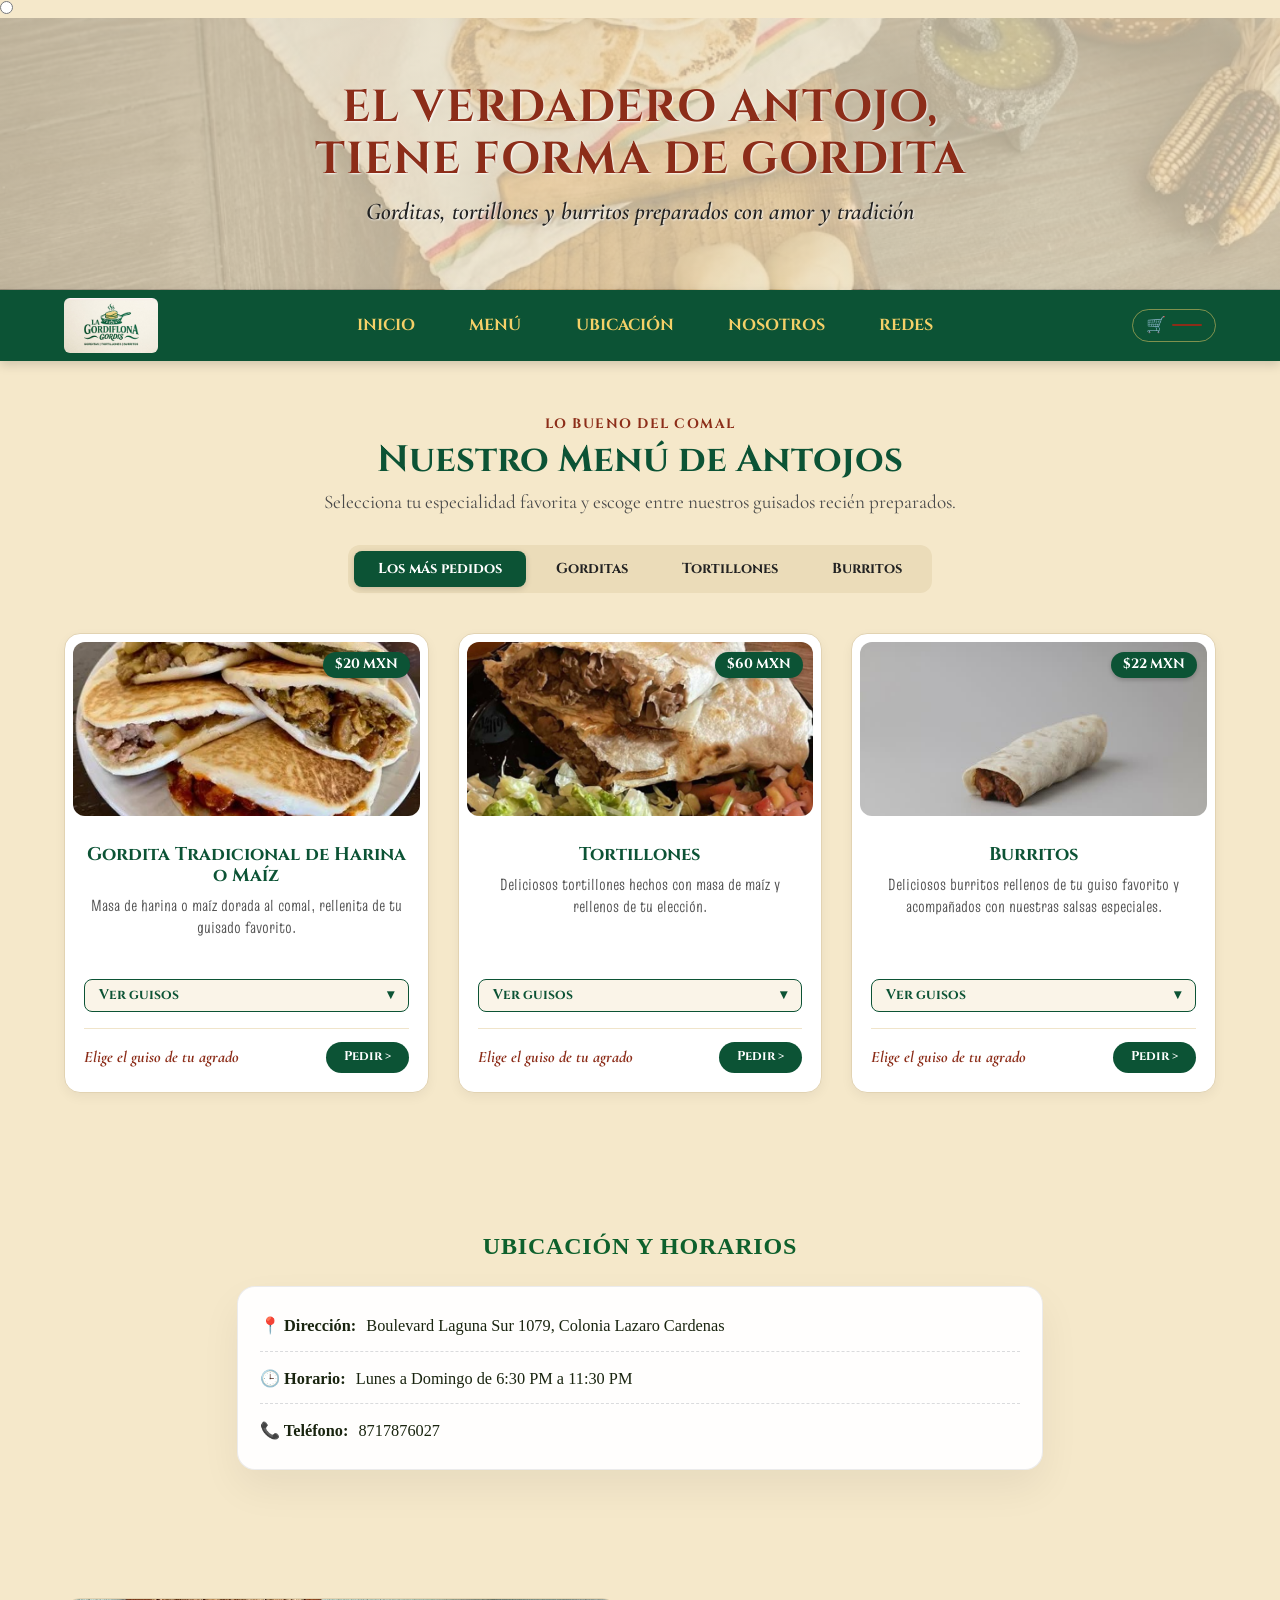
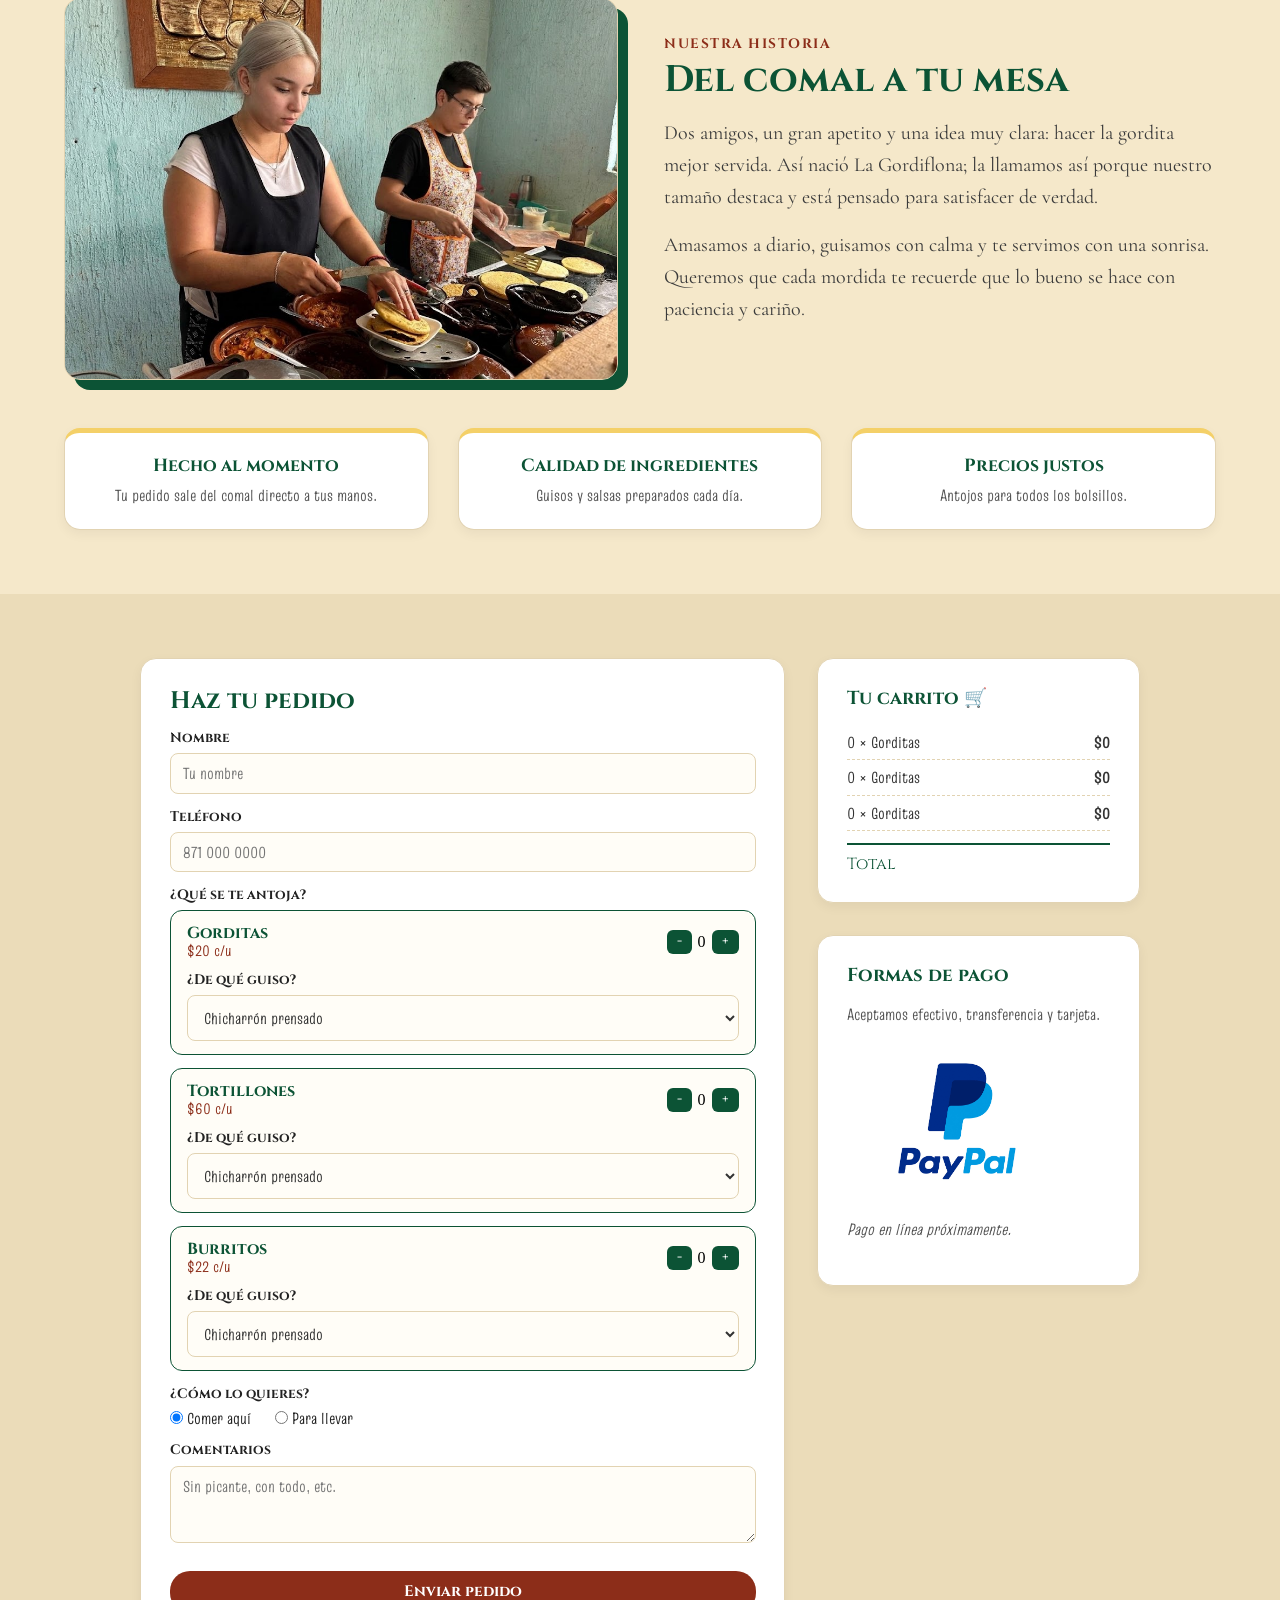
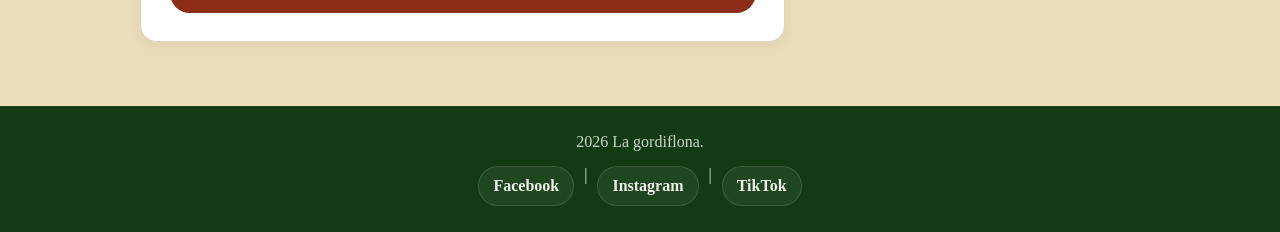
==== index.html @ cb8a7c55 "nombre cambiado a index.html  para poder subirlo a un servidor" ====
<!DOCTYPE html>
<html lang="en">
<head>
    <meta charset="UTF-8">
    <meta name="viewport" content="width=device-width, initial-scale=1.0">
    <title>Huevaleria y yerimua </title>
    <link rel="stylesheet" href="normalice.css"> <!--link para normalizar la pagina, para que se vea igual en todos los navegadores -->
    <meta name="viewport" content="width=device-width, initial-scale=1.0">

    <!--estos son tipos de letras que use para el h1 y h2-->
    <!-- OKOKOKOKOKOKOk -->
    <link rel="preconnect" href="https://fonts.googleapis.com"> 
    <link rel="preconnect" href="https://fonts.gstatic.com" crossorigin>
    <link href="https://fonts.googleapis.com/css2?family=Cinzel:wght@400..900&family=Cormorant+Garamond:ital,wght@0,300..700;1,300..700&display=swap" rel="stylesheet">
    <link rel="preconnect" href="https://fonts.googleapis.com">
    <link rel="preconnect" href="https://fonts.gstatic.com" crossorigin>
    <link href="https://fonts.googleapis.com/css2?family=Cinzel:wght@400..900&family=Cormorant+Garamond:ital,wght@0,300..700;1,300..700&family=Truculenta:opsz,wght@12..72,100..900&display=swap" rel="stylesheet">

<link rel="stylesheet" href="estilo.css"> 

</head>


<body>
    <!-- Gorditas -->
    <input type="radio" class="estado" name="cant_gordita" id="g-0"...>

    <!--dc-->
    <header class="header-hero" id="inicio">
    <div class="contenido-hero contenedor">
        <h1>EL VERDADERO ANTOJO,<br> TIENE FORMA DE GORDITA</h1>
        <h2>Gorditas, tortillones y burritos preparados con amor y tradición</h2>
    </div>
  </header>

 
    <div class="navegador">
        <div class="contenedor contenido-navegador">
            <a href="proyecto.html" class="logo-link">
                <img src="imagenes/Gordilonalogo.png" alt="Logo" class="logo-img">
            </a>

            <nav class="navegacion-principal">
                <a href="#inicio">INICIO</a>
                <a href="#menu">MENÚ</a>
                <a href="#ubicacion">UBICACIÓN</a>
                <a href="#nosotros">NOSOTROS</a>
                <a href="#contacto">REDES</a>
            </nav>

            <!-- Carrito en la barra de navegación -->
            <a href="#pedido" class="carrito-nav" aria-label="Ver mi carrito">
                🛒 <span class="carrito-nav__num"></span>
            </a>
        </div> 
    </div> 
    
    <!-- ====menu===========================================================================================================================-->
    <div class="menu contenedor" id="menu">

  <!-- Encabezado -->
  <div class="encabezado-menu">
    <span class="subtitulo-comal">LO BUENO DEL COMAL</span>
    <h2>Nuestro Menú de Antojos</h2>
    <p>Selecciona tu especialidad favorita y escoge entre nuestros guisados recién preparados.</p>
  </div>

  <!-- Pestañas -->
  <div class="categorias-tabs">
    <button class="tab-btn activo">Los más pedidos</button>
    <button class="tab-btn">Gorditas</button>
    <button class="tab-btn">Tortillones</button>
    <button class="tab-btn">Burritos</button>
  </div>





  <!-- Grid de tarjetas -->
  <div class="grid-tarjetas">

    <!-- Tarjeta 1: Gorditas -->
    <article class="tarjeta-platillo">
      <div class="imagen-contenedor">
        <img src="imagenes/gordita-menu.jpeg" alt="Gorditas de harina o maíz">
        <span class="precio-tag">$20 MXN</span>
      </div>
      <div class="contenido-tarjeta">
        <h3>Gordita Tradicional de Harina o Maíz</h3>
        <p>Masa de harina o maíz dorada al comal, rellenita de tu guisado favorito.</p>

        <details class="guisos-desplegable">
          <summary class="btn-guisos">Ver guisos <span class="flecha">▾</span></summary>
          <ul class="lista-guisos">
            <li>Chicharrón prensado</li>
            <li>Chicharrón peya</li>
            <li>Frijoles refritos</li>
            <li>Asado rojo</li>
            <li>Picadillo</li>
            <li>Papas rojas</li>
            <li>Papas verdes</li>
            <li>Discada  </li>
            <li>Mole </li>
            <li>Huevo con salsa verde </li>
            <li>Huevo con salsa roja </li>
            <li>Deshebrada </li>
            <li>Bistec </li>    
          </ul>
        </details>

        <div class="pie-tarjeta">
          <span class="detalle-guisado">Elige el guiso de tu agrado</span>
          <!-- el botón ahora es un enlace que te lleva al formulario de pedido -->
          <a href="#pedido" class="btn-pedir">Pedir &gt;</a>
        </div>
      </div>
    </article>

    <!-- Tarjeta 2: Tortillones -->
    <article class="tarjeta-platillo">
      <div class="imagen-contenedor">
        <img src="imagenes/tortillon-menu.jpeg" alt="Tortillones">
        <span class="precio-tag">$60 MXN</span>
      </div>
      <div class="contenido-tarjeta">
        <h3>Tortillones</h3>
        <p>Deliciosos tortillones hechos con masa de maíz y rellenos de tu elección.</p>

        <details class="guisos-desplegable">
          <summary class="btn-guisos">Ver guisos <span class="flecha">▾</span></summary>
          <ul class="lista-guisos">
            <li>Chicharrón prensado</li>
            <li>Chicharrón peya</li>
            <li>Frijoles refritos</li>
            <li>Asado rojo</li>
            <li>Picadillo</li>
            <li>Papas rojas</li>
            <li>Discada</li>
            <li>Papas verdes</li>
            <li>Mole </li>
            <li>Huevo con salsa verde </li>
            <li>Huevo con salsa roja </li>
            <li>Deshebrada </li>
            <li>Bistec </li>    
          </ul>
        </details>

        <div class="pie-tarjeta">
          <span class="detalle-guisado">Elige el guiso de tu agrado</span>
          <a href="#pedido" class="btn-pedir">Pedir &gt;</a>
        </div>
      </div>
    </article>

    <!-- Tarjeta 3: Burritos -->
    <article class="tarjeta-platillo">
      <div class="imagen-contenedor">
        <img src="imagenes/burrito-menu.jpeg" alt="Burritos">
        <span class="precio-tag">$22 MXN</span>
      </div>
      <div class="contenido-tarjeta">
        <h3>Burritos</h3>
        <p>Deliciosos burritos rellenos de tu guiso favorito y acompañados con nuestras salsas especiales.</p>

        <details class="guisos-desplegable">
          <summary class="btn-guisos">Ver guisos <span class="flecha">▾</span></summary>
          <ul class="lista-guisos">
            <li>Chicharrón prensado</li>
            <li>Chicharrón peya</li>
            <li>Frijoles refritos</li>
            <li>Asado rojo</li>
            <li>Picadillo</li>
            <li>Papas rojas</li>
            <li>Discada</li>
            <li>Papas verdes</li>
            <li>Discada  </li>
            <li>Mole </li>
            <li>Huevo con salsa verde </li>
            <li>Huevo con salsa roja </li>
            <li>Deshebrada </li>
            <li>Bistec </li>                  
          </ul>
        </details>

        <div class="pie-tarjeta">
          <span class="detalle-guisado">Elige el guiso de tu agrado</span>
          <a href="#pedido" class="btn-pedir">Pedir &gt;</a>
        </div>
      </div>
    </article>
  </div>
</div>



    <!-- SECCIÓN UBICACIÓN C -->
     
    <section id="ubicacion" class="seccion-ubicacion">
        <h2>UBICACIÓN Y HORARIOS</h2>
        <div class="grid-ubicacion">
            <div class="datos-contacto">
                <p><strong>📍 Dirección:</strong> Boulevard Laguna Sur 1079, Colonia Lazaro Cardenas</p>
                <p><strong>🕒 Horario:</strong> Lunes a Domingo de 6:30 PM a 11:30 PM</p>
                <p><strong>📞 Teléfono:</strong> 8717876027</p>
            </div>
        </div>
    </section>


    <!-- =====================================================
         SECCIÓN NOSOTROS
         ===================================================== -->
    <section id="nosotros" class="seccion-nosotros">
        <div class="nosotros-grid contenedor">

            <div class="nosotros-foto">
                
                <img src="imagenes/nosotros.png" alt="Preparando gorditas en el comal">
            </div>

            <div class="nosotros-contenido">
                <span class="subtitulo-comal">NUESTRA HISTORIA</span>
                <h2>Del comal a tu mesa</h2>
                <p>
                   Dos amigos, un gran apetito y una idea muy clara: hacer la gordita mejor servida. Así nació La Gordiflona; la llamamos así porque nuestro tamaño destaca y está pensado para satisfacer de verdad.
                </p>
                <p>
                   Amasamos a diario, guisamos con calma y te servimos con una sonrisa. Queremos que cada mordida te recuerde que lo bueno se hace con paciencia y cariño.
                </p>

               
            </div>

        </div>

        <!-- Tarjetas con lo que nos distingue -->
        <div class="valores contenedor">
            <article class="valor">
                <h3>Hecho al momento</h3>
                <p>Tu pedido sale del comal directo a tus manos.</p>
            </article>
            <article class="valor">
                <h3>Calidad de ingredientes</h3>
                <p>Guisos y salsas preparados cada día.</p>
            </article>
            <article class="valor">
                <h3>Precios justos</h3>
                <p>Antojos para todos los bolsillos.</p>
            </article>
        </div>
    </section>


    <!-- =====================================================
          PEDIDO Y FORMAS DE PAGO
         ===================================================== -->
    <section id="pedido" class="seccion-pedido">
      
        <div class="pedido-confirmacion contenedor" id="pedido-enviado">
            <p> ¡Gracias! Recibimos tu pedido. Te avisamos cuando esté listo.</p>
        </div>

        <div class="pedido-grid contenedor">

            <form class="pedido-form" id="form-pedido" action="#pedido-enviado" method="get">
                <h2>Haz tu pedido</h2>

                <label for="nombre">Nombre</label>
                <input type="text" id="nombre" name="nombre" placeholder="Tu nombre" required>

                <label for="telefono">Teléfono</label>
                <input type="tel" id="telefono" name="telefono" placeholder="871 000 0000" required>

                <span class="etiqueta-campo">¿Qué se te antoja?</span>
                <div class="productos-pedido">
                    <div class="producto-fila fila-g">
                        <div class="producto-info">
                            <strong>Gorditas</strong>
                            <span class="producto-precio">$20 c/u</span>
                        </div>
                        <div class="contador">
                            <!--Aqui van labels y botones para el carrito-->
                            <button type="button" class="btn-restar" aria-label="Restar una gordita">-</button>
                            <span class="numero num-g">0</span>
                            <button type="button" class="btn-sumar" aria-label="Sumar una gordita">+</button>
                        </div>
                        <div class="guiso-fila guiso-g">
                            <label for="guiso-gordita">¿De qué guiso?</label>
                            <select class="select-guiso" id="guiso-gordita" name="guiso_gordita">
                                <option>Chicharrón prensado</option>
                                <option>Chicharrón peya</option>
                                <option>Frijoles refritos</option>
                                <option>Asado rojo</option>
                                <option>Picadillo</option>
                                <option>Papas rojas verdes</option>
                                <option>Papas verdes</option>
                                <option>Discada </option>
                                <option>Mole</option>
                                <option>Huevo con salsa verde</option>
                                <option>Huevo con salsa roja</option>
                                <option>Deshebrada</option>
                                <option>Bistec</option>
                            </select>
                        </div>
                    </div>
                    <div class="producto-fila fila-t">
                        <div class="producto-info">
                            <strong>Tortillones</strong>
                            <span class="producto-precio">$60 c/u</span>
                        </div>
                        <div class="contador">
                            <!--Aqui van labels y botones para el carrito-->
                            <button type="button" class="btn-restar" aria-label="Restar una gordita">-</button>
                            <span class="numero num-g">0</span>
                            <button type="button" class="btn-sumar" aria-label="Sumar una gordita">+</button>
                           
                        </div>
                        <div class="guiso-fila guiso-t">
                            <label for="guiso-tortillon">¿De qué guiso?</label>
                            <select class="select-guiso" id="guiso-tortillon" name="guiso_tortillon">
                              <option>Chicharrón prensado</option>
                                <option>Chicharrón peya</option>
                                <option>Frijoles refritos</option>
                                <option>Asado rojo</option>
                                <option>Picadillo</option>
                                <option>Papas rojas verdes</option>
                                <option>Papas verdes</option>
                                <option>Discada </option>
                                <option>Mole</option>
                                <option>Huevo con salsa verde</option>
                                <option>Huevo con salsa roja</option>
                                <option>Deshebrada</option>
                                <option>Bistec</option>
                                
                            </select>
                        </div>
                    </div>
                    <div class="producto-fila fila-b">
                        <div class="producto-info">
                            <strong>Burritos</strong>
                            <span class="producto-precio">$22 c/u</span>
                        </div>
                        <div class="contador">
                            <!--Aqui van labels y botones para el carrito-->
                            <button type="button" class="btn-restar" aria-label="Restar una gordita">-</button>
                            <span class="numero num-g">0</span>
                            <button type="button" class="btn-sumar" aria-label="Sumar una gordita">+</button>
                        </div>
                        <div class="guiso-fila guiso-b">
                            <label for="guiso-burrito">¿De qué guiso?</label>
                            <select class="select-guiso" id="guiso-burrito" name="guiso_burrito">
                                 <option>Chicharrón prensado</option>
                                <option>Chicharrón peya</option>
                                <option>Frijoles refritos</option>
                                <option>Asado rojo</option>
                                <option>Picadillo</option>
                                <option>Papas rojas verdes</option>
                                <option>Papas verdes</option>
                                <option>Discada </option>
                                <option>Mole</option>
                                <option>Huevo con salsa verde</option>
                                <option>Huevo con salsa roja</option>
                                <option>Deshebrada</option>
                                <option>Bistec</option>
                            </select>
                        </div>
                    </div>
                </div>


                <fieldset>
                    <legend>¿Cómo lo quieres?</legend>
                    <label class="opcion"><input type="radio" name="tipo" value="aqui" checked> Comer aquí</label>
                    <label class="opcion"><input type="radio" name="tipo" value="llevar"> Para llevar</label>
                </fieldset>

                <label for="comentarios">Comentarios</label>
                <textarea id="comentarios" name="comentarios" rows="3" placeholder="Sin picante, con todo, etc."></textarea>

                <button type="submit" class="btn-enviar">Enviar pedido</button>
            </form>

            <div class="pedido-lateral">
                <!--carrito lateral -->
                <aside class="carrito">
                    <h3>Tu carrito 🛒</h3>
                    <p class="carrito-vacio">Aún no agregas nada. Usa el botón + en tu pedido.</p>
                    <ul class="carrito-lista">
                        <li class="linea">
                            <span>0 × Gorditas</span>
                            <strong>$0</strong>
                        </li>
                        <li class="linea">
                            <span>0 × Gorditas</span>
                            <strong>$0</strong>
                        </li>
                        <li class="linea">
                            <span>0 × Gorditas</span>
                            <strong>$0</strong>
                        </li>
                    </ul>
                    <div class="carrito-total">
                        <span>Total</span>
                        <strong class="total-num"></strong>
                    </div>
                </aside>

                <aside class="pago-info">
                <h3>Formas de pago</h3>
                <p>Aceptamos efectivo, transferencia y tarjeta.</p>
                <img src="imagenes/paypal.png" alt="Métodos de pago: PayPal y tarjetas">
                <p class="pago-nota">Pago en línea próximamente.</p>
                </aside>
            </div>

        </div>
    </section>

    <!-- FOOTER CON REDES SOCIALES -->
    <footer id="contacto">
        <p>2026 La gordiflona.</p>
        <div class="redes-sociales">
          <a href="https://www.facebook.com/share/18YFENtcpm/?mibextid=wwXIfr" target="_blank" rel="noopener noreferrer">Facebook</a> |
          <a href="https://instagram.com/rubiihdezz?mdxt=YXk1cDRqcTRneHd3&amp;utm_source=qr" target="_blank" rel="noopener noreferrer">Instagram</a> |
          <a href="https://www.tiktok.com/@valcthd" target="_blank" rel="noopener noreferrer">TikTok</a>
        </div>
    </footer>
</body>
</html>
---- normalice.css ----
/*! normalize.css v8.0.1 | MIT License | github.com/necolas/normalize.css */

/* Document
   ========================================================================== */

/**
 * 1. Correct the line height in all browsers.
 * 2. Prevent adjustments of font size after orientation changes in iOS.
 */

html {
  line-height: 1.15; /* 1 */
  -webkit-text-size-adjust: 100%; /* 2 */
}

/* Sections
   ========================================================================== */

/**
 * Remove the margin in all browsers.
 */

body {
  margin: 0;
}

/**
 * Render the `main` element consistently in IE.
 */

main {
  display: block;
}

/**
 * Correct the font size and margin on `h1` elements within `section` and
 * `article` contexts in Chrome, Firefox, and Safari.
 */

h1 {
  font-size: 2em;
  margin: 0.67em 0;
}

/* Grouping content
   ========================================================================== */

/**
 * 1. Add the correct box sizing in Firefox.
 * 2. Show the overflow in Edge and IE.
 */

hr {
  box-sizing: content-box; /* 1 */
  height: 0; /* 1 */
  overflow: visible; /* 2 */
}

/**
 * 1. Correct the inheritance and scaling of font size in all browsers.
 * 2. Correct the odd `em` font sizing in all browsers.
 */

pre {
  font-family: monospace, monospace; /* 1 */
  font-size: 1em; /* 2 */
}

/* Text-level semantics
   ========================================================================== */

/**
 * Remove the gray background on active links in IE 10.
 */

a {
  background-color: transparent;
}

/**
 * 1. Remove the bottom border in Chrome 57-
 * 2. Add the correct text decoration in Chrome, Edge, IE, Opera, and Safari.
 */

abbr[title] {
  border-bottom: none; /* 1 */
  text-decoration: underline; /* 2 */
  text-decoration: underline dotted; /* 2 */
}

/**
 * Add the correct font weight in Chrome, Edge, and Safari.
 */

b,
strong {
  font-weight: bolder;
}

/**
 * 1. Correct the inheritance and scaling of font size in all browsers.
 * 2. Correct the odd `em` font sizing in all browsers.
 */

code,
kbd,
samp {
  font-family: monospace, monospace; /* 1 */
  font-size: 1em; /* 2 */
}

/**
 * Add the correct font size in all browsers.
 */

small {
  font-size: 80%;
}

/**
 * Prevent `sub` and `sup` elements from affecting the line height in
 * all browsers.
 */

sub,
sup {
  font-size: 75%;
  line-height: 0;
  position: relative;
  vertical-align: baseline;
}

sub {
  bottom: -0.25em;
}

sup {
  top: -0.5em;
}

/* Embedded content
   ========================================================================== */

/**
 * Remove the border on images inside links in IE 10.
 */

img {
  border-style: none;
}

/* Forms
   ========================================================================== */

/**
 * 1. Change the font styles in all browsers.
 * 2. Remove the margin in Firefox and Safari.
 */

button,
input,
optgroup,
select,
textarea {
  font-family: inherit; /* 1 */
  font-size: 100%; /* 1 */
  line-height: 1.15; /* 1 */
  margin: 0; /* 2 */
}

/**
 * Show the overflow in IE.
 * 1. Show the overflow in Edge.
 */

button,
input { /* 1 */
  overflow: visible;
}

/**
 * Remove the inheritance of text transform in Edge, Firefox, and IE.
 * 1. Remove the inheritance of text transform in Firefox.
 */

button,
select { /* 1 */
  text-transform: none;
}

/**
 * Correct the inability to style clickable types in iOS and Safari.
 */

button,
[type="button"],
[type="reset"],
[type="submit"] {
  --webkit-appearance: button;
}

/**
 * Remove the inner border and padding in Firefox.
 */

button::-moz-focus-inner,
[type="button"]::-moz-focus-inner,
[type="reset"]::-moz-focus-inner,
[type="submit"]::-moz-focus-inner {
  border-style: none;
  padding: 0;
}

/**
 * Restore the focus styles unset by the previous rule.
 */

button:-moz-focusring,
[type="button"]:-moz-focusring,
[type="reset"]:-moz-focusring,
[type="submit"]:-moz-focusring {
  outline: 1px dotted ButtonText;
}

/**
 * Correct the padding in Firefox.
 */

fieldset {
  padding: 0.35em 0.75em 0.625em;
}

/**
 * 1. Correct the text wrapping in Edge and IE.
 * 2. Correct the color inheritance from `fieldset` elements in IE.
 * 3. Remove the padding so developers are not caught out when they zero out
 *    `fieldset` elements in all browsers.
 */

legend {
  box-sizing: border-box; /* 1 */
  color: inherit; /* 2 */
  display: table; /* 1 */
  max-width: 100%; /* 1 */
  padding: 0; /* 3 */
  white-space: normal; /* 1 */
}

/**
 * Add the correct vertical alignment in Chrome, Firefox, and Opera.
 */

progress {
  vertical-align: baseline;
}

/**
 * Remove the default vertical scrollbar in IE 10+.
 */

textarea {
  overflow: auto;
}

/**
 * 1. Add the correct box sizing in IE 10.
 * 2. Remove the padding in IE 10.
 */

[type="checkbox"],
[type="radio"] {
  box-sizing: border-box; /* 1 */
  padding: 0; /* 2 */
}

/**
 * Correct the cursor style of increment and decrement buttons in Chrome.
 */

[type="number"]::-webkit-inner-spin-button,
[type="number"]::-webkit-outer-spin-button {
  height: auto;
}

/**
 * 1. Correct the odd appearance in Chrome and Safari.
 * 2. Correct the outline style in Safari.
 */

[type="search"] {
  --webkit-appearance: textfield; /* 1 */
  outline-offset: -2px; /* 2 */
}

/**
 * Remove the inner padding in Chrome and Safari on macOS.
 */

[type="search"]::-webkit-search-decoration {
  --webkit-appearance: none;
}

/**
 * 1. Correct the inability to style clickable types in iOS and Safari.
 * 2. Change font properties to `inherit` in Safari.
 */

::-webkit-file-upload-button {
  -webkit-appearance: button; /* 1 */
  font: inherit; /* 2 */
}

/* Interactive
   ========================================================================== */

/*
 * Add the correct display in Edge, IE 10+, and Firefox.
 */

details {
  display: block;
}

/*
 * Add the correct display in all browsers.
 */

summary {
  display: list-item;
}

/* Misc
   ========================================================================== */

/**
 * Add the correct display in IE 10+.
 */

template {
  display: none;
}

/**
 * Add the correct display in IE 10.
 */

[hidden] {
  display: none;
}
---- estilo.css ----
body {
  margin: 0;
  padding: 0;
  background-color: #f5e8ca;
}

.contenedor {
  max-width: 1200px;
  width: 90%;
  margin: 0 auto;
}

/* =========================================================
   HEADER / HERO
   ========================================================= */
.header-hero {
  background-image: linear-gradient(rgba(245, 232, 202, 0.72), rgba(245, 232, 202, 0.72)), url("imagenes/gorditassss.jpg");
  background-repeat: no-repeat;
  background-size: cover;
  background-position: center;
  padding: 4rem 1rem;
  text-align: center;
  width: 100%;
  box-sizing: border-box;
  min-height: 250px;
  display: flex;
  align-items: center;
  justify-content: center;
}

.contenido-hero h1 {
  font-family: "Cinzel", serif;
  color: #8C2D19;
  font-size: 2.8rem;
  margin: 0 0 0.8rem 0;
  letter-spacing: 1px;
  text-shadow: 1px 1px 2px rgba(255, 255, 255, 0.9);
}

.contenido-hero h2 {
  font-family: "Cormorant Garamond", serif;
  color: #222222;
  font-size: 1.5rem;
  font-weight: 600;
  font-style: italic;
  margin: 0;
  text-shadow: 1px 1px 2px rgba(255, 255, 255, 0.9);
}

/* =========================================================
    BARRA DE NAVEGACIÓN
   ========================================================= */
.navegador {
  background-color: #0C5335;
  box-shadow: 0px 4px 10px rgba(0, 0, 0, 0.15);
}

.contenido-navegador {
  display: flex;
  align-items: center;
  justify-content: space-between;
  padding: 0.5rem 0;
}

.logo-link {
  display: inline-block;
  line-height: 0;
}

.logo-img {
  height: 55px !important;
  max-width: 120px !important;
  object-fit: contain;
  border-radius: 6px;
  transition: transform 0.3s ease;
}

.logo-img:hover {
  transform: scale(1.05);
}

/* Menú de navegación */
.navegacion-principal {
  display: flex;
  align-items: center;
  gap: 1.8rem;
  margin: 0 auto;
}

.navegacion-principal a {
  color: #F4D068;
  text-decoration: none;
  font-family: "Cinzel", serif;
  font-size: 1rem;
  font-weight: 700;
  padding: 0.4rem 0.8rem;
  border-radius: 4px;
  transition: all 0.3s ease;
}

.navegacion-principal a:hover {
  background-color: #8C2D19;
  color: #FFFFFF;
  transform: translateY(-5px);
  box-shadow: 0 8px 20px rgba(0, 0, 0, 0.1);
}

/* =========================================================
    SECCIÓN DEL MENÚ
   ========================================================= */
.menu {
  padding: 3.5rem 0;
  text-align: center;
}

/* 4.1 Encabezado del menú */
.encabezado-menu .subtitulo-comal {
  color: #8C2D19;
  font-family: "Cinzel", serif;
  font-size: 0.85rem;
  font-weight: 700;
  letter-spacing: 1.5px;
  text-transform: uppercase;
  display: block;
  margin-bottom: 0.4rem;
}

.encabezado-menu h2 {
  font-family: "Cinzel", serif;
  font-size: 2.3rem;
  color: #0C5335;
  margin: 0 0 0.6rem 0;
}

.encabezado-menu p {
  font-family: "Cormorant Garamond", serif;
  font-size: 1.2rem;
  color: #4a4a4a;
  margin: 0 0 2rem 0;
}

/* 4.2 Pestañas de categorías */
.categorias-tabs {
  display: inline-flex;
  background-color: #ebdcb9;
  padding: 6px;
  border-radius: 12px;
  gap: 6px;
  margin-bottom: 2.5rem;
}

.tab-btn {
  background: transparent;
  border: none;
  padding: 10px 24px;
  font-family: "Cinzel", serif;
  font-size: 0.9rem;
  font-weight: 700;
  color: #222222;
  border-radius: 8px;
  cursor: pointer;
  transition: all 0.3s ease;
}

.tab-btn.activo,
.tab-btn:hover {
  background-color: #0C5335;
  color: #FFFFFF;
  box-shadow: 0 2px 6px rgba(0, 0, 0, 0.15);
}

/* Grid de tarjetas */
.grid-tarjetas {
  display: grid;
  grid-template-columns: repeat(auto-fit, minmax(280px, 1fr));
  gap: 1.8rem;
  text-align: left;
}

/* Tarjeta individual */
.tarjeta-platillo {
  background-color: #ffffff;
  border: 1px solid #e2d3b2;
  border-radius: 16px;
  overflow: hidden;
  display: flex;
  flex-direction: column;
  box-shadow: 0 4px 12px rgba(0, 0, 0, 0.05);
  transition: transform 0.25s ease, box-shadow 0.25s ease;
  text-align: center;
}

/* Efecto hover en la tarjeta */
.tarjeta-platillo:hover {
  transform: translateY(-5px);
  box-shadow: 0 8px 20px rgba(0, 0, 0, 0.1);
}

/*  Imagen y etiqueta de precio */
.imagen-contenedor {
  position: relative;
  width: 100%;
  height: 190px;
  padding: 8px;
  box-sizing: border-box;
}

.imagen-contenedor img {
  display: block;
  width: 100%;
  height: 100%;
  object-fit: cover;
  border-radius: 12px;
}

.precio-tag {
  position: absolute;
  top: 18px;
  right: 18px;
  background-color: #0C5335;
  color: #FFFFFF;
  font-family: "Cinzel", serif;
  font-size: 0.85rem;
  font-weight: bold;
  padding: 5px 12px;
  border-radius: 20px;
  box-shadow: 0 2px 4px rgba(0,0,0,0.2);
}

/*  Contenido de la tarjeta */
.contenido-tarjeta {
  padding: 1.2rem;
  display: flex;
  flex-direction: column;
  flex-grow: 1;
}

.contenido-tarjeta h3 {
  font-family: "Cinzel", serif;
  font-size: 1.15rem;
  color: #0C5335;
  margin: 0 0 0.5rem 0;
}

.contenido-tarjeta p {
  font-family: "Truculenta", sans-serif;
  color: #555555;
  font-size: 1rem;
  line-height: 1.4;
  margin: 0 0 1.5rem 0;
  flex-grow: 1;
}

/* Pie de la tarjeta (detalle + botón Pedir) */
.pie-tarjeta {
  display: flex;
  justify-content: space-between;
  align-items: center;
  border-top: 1px solid #f0e4ca;
  padding-top: 0.8rem;
  margin-top: auto;
}

.detalle-guisado {
  color: #8C2D19;
  font-family: "Cormorant Garamond", serif;
  font-size: 1rem;
  font-weight: 700;
  font-style: italic;
}

.btn-pedir {
  background-color: #0C5335;
  color: #FFFFFF;
  border: none;
  padding: 8px 18px;
  border-radius: 20px;
  font-family: "Cinzel", serif;
  font-size: 0.8rem;
  font-weight: bold;
  cursor: pointer;
  transition: background-color 0.3s ease;
  /* CAMBIO: ahora es un enlace <a>, esto evita el subrayado */
  text-decoration: none;
  display: inline-block;
}

.btn-pedir:hover {
  background-color: #8C2D19;
}

/* =========================================================
   DESPLEGABLE DE GUISOS 
   ========================================================= */
.guisos-desplegable {
  margin-top: 1rem;
  margin-bottom: 1rem;
}

/* Botón que abre el desplegable */
.guisos-desplegable summary {
  list-style: none;
  display: flex;
  justify-content: space-between;
  align-items: center;
  font-family: "Cinzel", serif;
  font-size: 0.85rem;
  font-weight: 700;
  color: #0C5335;
  background: #FAF4E8;
  border: 1px solid #0C5335;
  border-radius: 8px;
  padding: 8px 14px;
  cursor: pointer;
  transition: background-color 0.3s ease, color 0.3s ease;
}

.guisos-desplegable summary::-webkit-details-marker {
  display: none;
}

.guisos-desplegable summary:hover {
  background: #0C5335;
  color: #FFFFFF;
}

/* Lista de guisos en cuadrícula */
.lista-guisos {
  list-style: none;
  display: grid;
  grid-template-columns: 1fr 1fr;
  gap: 6px;
  margin: 10px 0 0 0;
  padding: 0;
  font-family: "Truculenta", sans-serif;
  color: #333;
}

.lista-guisos li {
  font-family: "Truculenta", sans-serif;
  font-size: 0.85rem;
  color: #333;
  background: #FFFDF7;
  border: 1px dashed #e2d3b2;
  border-radius: 8px;
  padding: 6px 8px;
  text-align: center;
  transition: all 0.2s ease;
  cursor: default;
}

.lista-guisos li:hover {
  border-style: solid;
  border-color: #8C2D19;
  color: #8C2D19;
}

/*        
   ========== UBICACIÓN Y HORARIOS ========== */

.seccion-ubicacion{
  
  padding: 64px 16px;
}

.seccion-ubicacion h2{
  text-align:center;
  margin-bottom: 26px;
  font-weight: 900;
  letter-spacing: .8px;
  color: #0e602c;
}


.grid-ubicacion{
  max-width: 760px;          
  margin: 0 auto;
  display: grid;
  grid-template-columns: 1fr;
  justify-items: center;    /* centra la tarjeta */
  align-items: center;
  gap: 18px;
}

/* Tarjeta */
.datos-contacto{
  width: 100%;
  background: rgba(255,255,255,.95);
  border: 1px solid rgba(12,21,45,.08);
  border-radius: 18px;
  padding: 26px 22px;
  box-shadow: 0 18px 40px rgba(0,0,0,.06);
  backdrop-filter: blur(6px);
  -webkit-backdrop-filter: blur(6px);
}


.datos-contacto p{
  margin: 0 0 14px;
  color: #19240f;
  font-size: 1.02rem;
  line-height: 1.55;

  /* para que los íconos queden alineados bonito */
  display: flex;
  align-items: flex-start;
  gap: 10px;
}


.datos-contacto p:last-child{
  margin-bottom: 0;
}

.datos-contacto strong{
  color: #023408;
  font-weight: 950;
}


.datos-contacto p strong::before{
 
  content: "";
}


.datos-contacto p{
  padding-bottom: 12px;
  border-bottom: 1px dashed rgba(12,21,45,.15);
}

.datos-contacto p:last-child{
  padding-bottom: 0;
  border-bottom: 0;
}

/* Responsive */
@media (max-width: 480px){
  .seccion-ubicacion{
    padding: 48px 14px;
    margin-bottom: 60px
  }

  .seccion-ubicacion h2{
    margin-bottom: 18px;
    font-size: 1.45rem;
    
  }

  .grid-ubicacion{
    max-width: 100%;
  }

  .datos-contacto{
    padding: 18px 16px;
    border-radius: 16px;
  }

  .datos-contacto p{
    font-size: .98rem;
    gap: 9px;
  }
}

.datos-contacto p:last-child{
  margin-bottom: 0;
}

.datos-contacto strong{
  color: var(--dark);
  font-weight: 800;
}

/* ========== FOOTER ========== */
footer#contacto{
  background: #123b11;
  color: rgba(255,255,255,.92);
  padding: 26px 18px;
  text-align: center;
  border-top: 1px solid rgba(255,255,255,.08);
}

footer#contacto p{
  margin: 0 0 14px;
  color: rgba(255,255,255,.78);
}

.redes-sociales{
  display:flex;
  justify-content:center;
  gap: 10px;
  flex-wrap: wrap;
}

.redes-sociales a{
  color: rgba(255,255,255,.92);
  text-decoration: none;
  font-weight: 700;
  padding: 10px 14px;
  border-radius: 999px;
  border: 1px solid rgba(255,255,255,.12);
  background: rgba(255,255,255,.06);
  transition: transform .18s ease, background .18s ease, border-color .18s ease;
}

.redes-sociales a:hover{
  transform: translateY(-2px);
  background: rgba(255,183,3,.18);
  border-color: rgba(255,183,3,.35);
}

/* ========== RESPONSIVE ========== */
@media (max-width: 900px){
  .grid-ubicacion{
    grid-template-columns: 1fr;
  }
  .mapa-frame iframe{
    min-height: 220px;
  }
}

/* Suave mejora en móviles */
@media (max-width: 480px){
  .seccion-nosotros,
  .seccion-ubicacion{
    padding: 44px 14px;
  }
  .seccion-nosotros .nosotros-contenido{
    padding: 20px 16px;
  }
  .datos-contacto{
    padding: 18px;
  }
}

/* =========================================================
   MEDIA QUERIES (RESPONSIVE)
   ========================================================= */
@media (max-width: 768px) {
  .header-hero {
    padding: 2.5rem 1rem;
    min-height: 180px;
  }

  .contenido-hero h1 {
    font-size: 1.8rem;
  }

  .contenido-hero h2 {
    font-size: 1.1rem;
  }

  .contenido-navegador {
    position: relative;
  }

  .navegacion-principal {
    gap: 0.5rem;
    flex-wrap: wrap;
    justify-content: center;
  }

  .navegacion-principal a {
    font-size: 0.85rem;
    padding: 0.3rem 0.5rem;
  }

  .encabezado-menu h2 {
    font-size: 1.8rem;
  }

  .categorias-tabs {
    width: 100%;
    justify-content: center;
    box-sizing: border-box;
  }

  .tab-btn {
    padding: 8px 14px;
    font-size: 0.8rem;
  }
}

@media (max-width: 480px) {
  .lista-guisos {
    grid-template-columns: 1fr;
  }
}


/*==================================================================== */

/* Scroll suave al darle clic al menú (INICIO, MENÚ, NOSOTROS, etc.) */
html {
  scroll-behavior: smooth;
}

/* ---------- NOSOTROS ---------- */
.seccion-nosotros {
  padding: 4rem 0;
}

/* Grid de 2 columnas: foto + texto */
.nosotros-grid {
  display: grid;
  grid-template-columns: 1fr 1fr;
  gap: 3rem;
  align-items: center;
}

.nosotros-foto img {
  display: block;
  width: 100%;
  height: 380px;
  object-fit: cover;
  border-radius: 16px;
  border: 1px solid #e2d3b2;
  box-shadow: 10px 10px 0 #0C5335;
  background-color: #ebdcb9; 
}

.nosotros-contenido .subtitulo-comal {
  color: #8C2D19;
  font-family: "Cinzel", serif;
  font-size: 0.85rem;
  font-weight: 700;
  letter-spacing: 1.5px;
  display: block;
  margin-bottom: 0.4rem;
}

.nosotros-contenido h2 {
  font-family: "Cinzel", serif;
  font-size: 2.3rem;
  color: #0C5335;
  margin: 0 0 1rem 0;
}

.nosotros-contenido p {
  font-family: "Cormorant Garamond", serif;
  font-size: 1.25rem;
  line-height: 1.6;
  color: #3b3b3b;
  margin: 0 0 1rem 0;
}

/* Datos con flexbox */
.nosotros-datos {
  list-style: none;
  margin: 1.5rem 0 0 0;
  padding: 0;
  display: flex;
  flex-wrap: wrap;
  gap: 0.8rem;
}

.nosotros-datos li {
  background-color: #0C5335;
  color: #FFFFFF;
  font-family: "Truculenta", sans-serif;
  font-size: 0.95rem;
  padding: 10px 16px;
  border-radius: 12px;
}

.nosotros-datos strong {
  display: block;
  color: #F4D068;
  font-family: "Cinzel", serif;
  font-size: 0.95rem;
}

/* Tarjetas de valores: grid de 3 columnas */
.valores {
  display: grid;
  grid-template-columns: repeat(3, 1fr);
  gap: 1.8rem;
  margin-top: 3rem;
}

.valor {
  background-color: #ffffff;
  border: 1px solid #e2d3b2;
  border-top: 5px solid #F4D068;
  border-radius: 16px;
  padding: 1.4rem;
  text-align: center;
  box-shadow: 0 4px 12px rgba(0, 0, 0, 0.05);
  transition: transform 0.25s ease, box-shadow 0.25s ease;
}

.valor:hover {
  transform: translateY(-5px);
  box-shadow: 0 8px 20px rgba(0, 0, 0, 0.1);
}

.valor h3 {
  font-family: "Cinzel", serif;
  font-size: 1.1rem;
  color: #0C5335;
  margin: 0 0 0.5rem 0;
}

.valor p {
  font-family: "Truculenta", sans-serif;
  color: #555555;
  font-size: 1rem;
  line-height: 1.4;
  margin: 0;
}

/* ---------- PEDIDO Y PAGO ---------- */
.seccion-pedido {
  background-color: #ebdcb9;
  padding: 4rem 0;
}

/* Grid: formulario ancho + tarjeta de pago angosta */
.pedido-grid {
  display: grid;
  grid-template-columns: 2fr 1fr;
  gap: 2rem;
  max-width: 1000px;
  align-items: start;
}

.pedido-form,
.pago-info,
.carrito {
  background-color: #ffffff;
  border: 1px solid #e2d3b2;
  border-radius: 16px;
  padding: 1.8rem;
  box-shadow: 0 4px 12px rgba(0, 0, 0, 0.05);
}

.pedido-form h2,
.pago-info h3,
.carrito h3 {
  font-family: "Cinzel", serif;
  color: #0C5335;
  margin: 0 0 1rem 0;
}

.pedido-form label {
  display: block;
  margin: 1rem 0 0.4rem 0;
  font-family: "Cinzel", serif;
  font-size: 0.85rem;
  font-weight: 700;
  color: #222222;
}

.pedido-form input[type="text"],
.pedido-form input[type="tel"],
.pedido-form select,
.pedido-form textarea {
  width: 100%;
  box-sizing: border-box;
  padding: 10px 12px;
  font-family: "Truculenta", sans-serif;
  font-size: 1rem;
  color: #333;
  background-color: #FFFDF7;
  border: 1px solid #e2d3b2;
  border-radius: 8px;
}

/* Resalta el campo que estás llenando */
.pedido-form input:focus,
.pedido-form select:focus,
.pedido-form textarea:focus {
  outline: none;
  border-color: #0C5335;
  box-shadow: 0 0 0 3px rgba(12, 83, 53, 0.15);
}

.pedido-form fieldset {
  border: none;
  margin: 1rem 0 0 0;
  padding: 0;
  display: flex;
  flex-wrap: wrap;
  gap: 1.5rem;
}

.pedido-form legend {
  font-family: "Cinzel", serif;
  font-size: 0.85rem;
  font-weight: 700;
  color: #222222;
  padding: 0;
  margin-bottom: 0.4rem;
}

.pedido-form .opcion {
  display: inline-block;
  margin: 0;
  font-family: "Truculenta", sans-serif;
  font-size: 1rem;
  font-weight: 400;
  cursor: pointer;
}

.btn-enviar {
  width: 100%;
  margin-top: 1.5rem;
  padding: 12px;
  background-color: #8C2D19;
  color: #FFFFFF;
  border: none;
  border-radius: 20px;
  font-family: "Cinzel", serif;
  font-size: 0.95rem;
  font-weight: bold;
  cursor: pointer;
  transition: background-color 0.3s ease;
}

.btn-enviar:hover {
  background-color: #0C5335;
}

.pago-info p {
  font-family: "Truculenta", sans-serif;
  color: #555555;
  font-size: 1rem;
  line-height: 1.4;
  margin: 0 0 1rem 0;
}

.pago-info img {
  display: block;
  width: 100%;
  max-width: 220px;
  margin: 0 0 1rem 0;
}

.pago-nota {
  font-style: italic;
  font-size: 0.9rem;
}

/* ---------- RESPONSIVO DE LO NUEVO ---------- */
@media (max-width: 800px) {
  .nosotros-grid,
  .valores,
  .pedido-grid {
    grid-template-columns: 1fr;
  }

  .nosotros-foto img {
    height: 260px;
  }

  .nosotros-contenido h2 {
    font-size: 1.8rem;
  }
}



/* ---------- Carrito en la barra de navegación ---------- */
.carrito-nav {
  display: inline-flex;
  align-items: center;
  gap: 6px;
  color: #F4D068;
  text-decoration: none;
  font-family: "Cinzel", serif;
  font-size: 1rem;
  font-weight: 700;
  padding: 0.4rem 0.8rem;
  border: 1px solid rgba(244, 208, 104, 0.5);
  border-radius: 999px;
  transition: all 0.3s ease;
}

.carrito-nav:hover {
  background-color: #8C2D19;
  color: #FFFFFF;
  border-color: #8C2D19;
}

/* El numerito rojo: lo escribe el contador "pzas" */
.carrito-nav__num {
  background-color: #8C2D19;
  color: #FFFFFF;
  min-width: 1.4em;
  text-align: center;
  padding: 1px 6px;
  border-radius: 999px;
  font-size: 0.8rem;
}

.carrito-nav:hover .carrito-nav__num {
  background-color: #F4D068;
  color: #8C2D19;
}

/* ---------- Filas de productos ---------- */
.etiqueta-campo {
  display: block;
  margin: 1rem 0 0.4rem 0;
  font-family: "Cinzel", serif;
  font-size: 0.85rem;
  font-weight: 700;
  color: #222222;
}

.producto-fila {
  display: flex;
  flex-wrap: wrap;
  align-items: center;
  justify-content: space-between;
  gap: 0.8rem;
  margin-bottom: 0.8rem;
  padding: 0.8rem 1rem;
  background-color: #FFFDF7;
  border: 1px solid #0C5335;   /* con piezas elegidas: borde verde */
  border-radius: 12px;
}

.contador {
  display: inline-flex;
  align-items: center;
  gap: 6px;
}

.contador button {
  background-color: #0C5335;
  color: #FFFFFF;
  border: none;
  padding: 4px 10px;
  border-radius: 6px;
  font-family: "Cinzel", serif;
  font-size: 0.85rem;
  font-weight: bold;
  cursor: pointer;
  transition: background-color 0.3s ease;
}

.contador button:hover {
  background-color: #8C2D19;
  transform: scale(1.05);
}

.contador label {
  font-family: "Truculenta", sans-serif;
  font-size: 0.95rem;
  color: #333333;
  min-width: 1.2em;
  text-align: center;
}

.select-guiso {
  font-family: "Truculenta", sans-serif;
  font-size: 0.95rem;
  color: #333333;
  padding: 4px 8px;
  border-radius: 6px;
  border: 1px solid #0C5335;
  background-color: #FFFDF7;
}
.select-guiso option {
  font-family: "Truculenta", sans-serif;
  font-size: 0.95rem;
  color: #333333;
}

.producto-info strong {
  display: block;
  font-family: "Cinzel", serif;
  font-size: 1rem;
  color: #0C5335;
}

.producto-precio {
  font-family: "Truculenta", sans-serif;
  font-size: 0.95rem;
  color: #8C2D19;
}



.guiso-fila {
  display: block;
  width: 100%;
}

.guiso-fila label {
  margin-top: 0;
}

/* ---------- Tarjeta del carrito ---------- */
.pedido-lateral {
  display: flex;
  flex-direction: column;
  gap: 2rem;
  position: sticky;
  top: 1rem;
}

.carrito-vacio {
  display: none;
  font-family: "Truculenta", sans-serif;
  font-style: italic;
  color: #555555;
  margin: 0;
}

.carrito-lista {
  list-style: none;
  margin: 0;
  padding: 0;
}

.carrito-lista li {
  display: flex;
  justify-content: space-between;
  gap: 10px;
  padding: 8px 0;
  border-bottom: 1px dashed #e2d3b2;
  font-family: "Truculenta", sans-serif;
  font-size: 1rem;
  color: #333333;
}

.carrito-total {
  display: flex;
  justify-content: space-between;
  margin-top: 12px;
  padding-top: 10px;
  border-top: 2px solid #0C5335;
  font-family: "Cinzel", serif;
  color: #0C5335;
}



/* ---------- Confirmación al enviar (aparece con :target) ---------- */
.pedido-confirmacion {
  display: none;
  max-width: 1000px;
  margin-bottom: 2rem;
  padding: 1rem 1.4rem;
  background-color: #0C5335;
  border-radius: 12px;
}

.pedido-confirmacion:target {
  display: block;
}

.pedido-confirmacion p {
  margin: 0;
  font-family: "Cinzel", serif;
  font-size: 1rem;
  color: #F4D068;
}

/* ---------- Responsivo ---------- */
@media (max-width: 800px) {
  .pedido-lateral {
    position: static;
  }
}
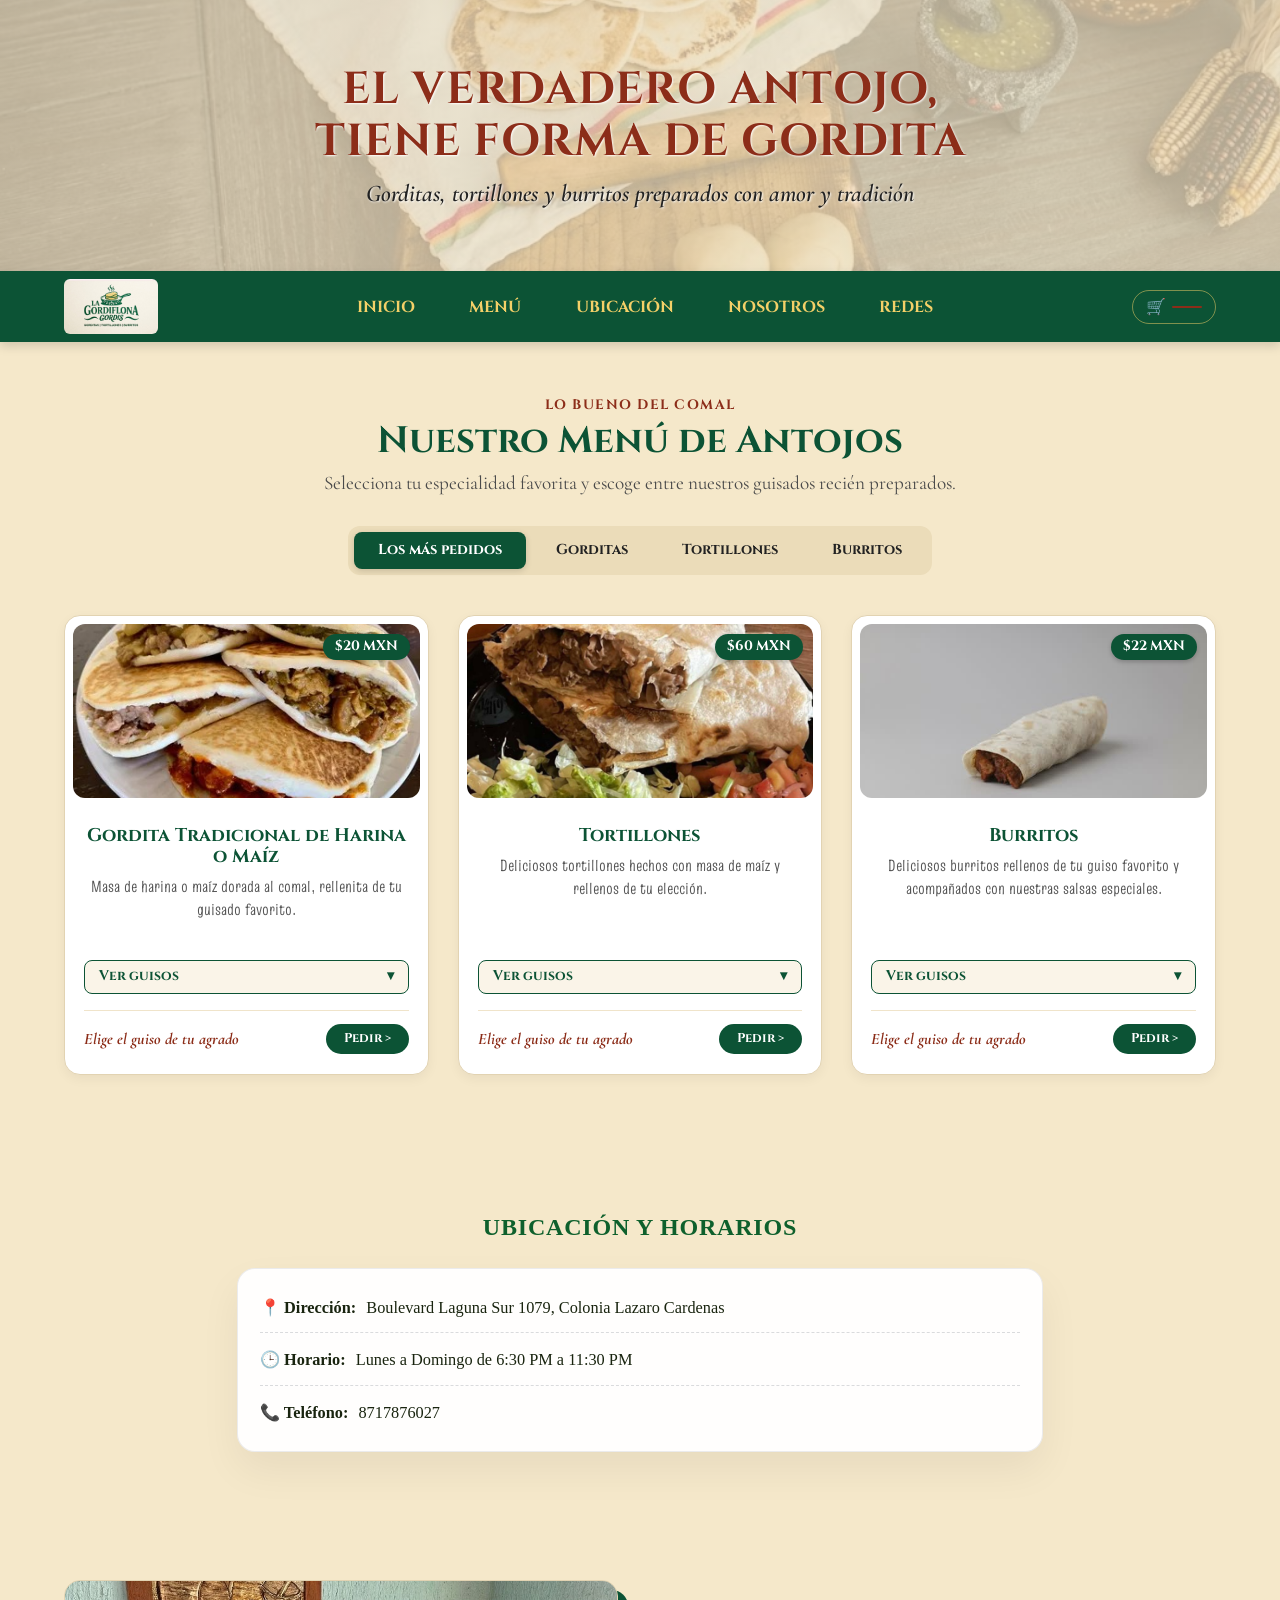
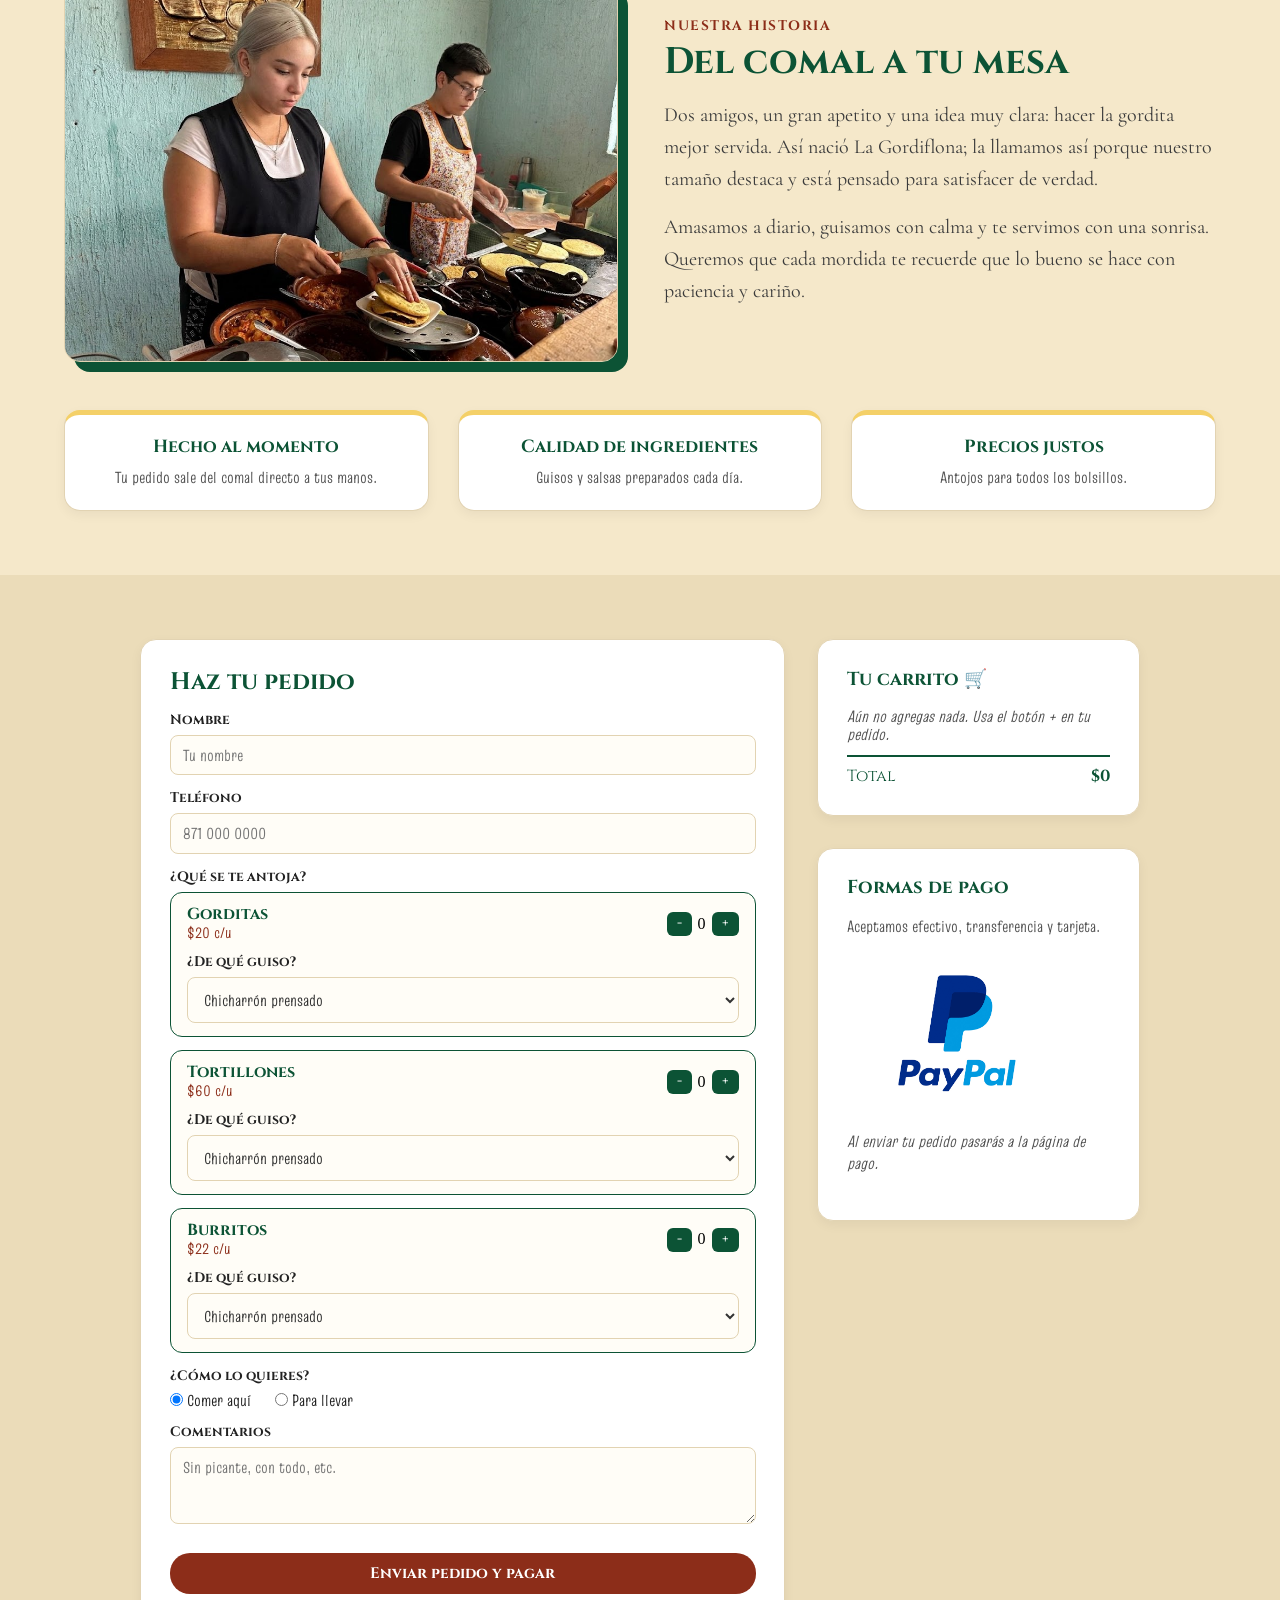
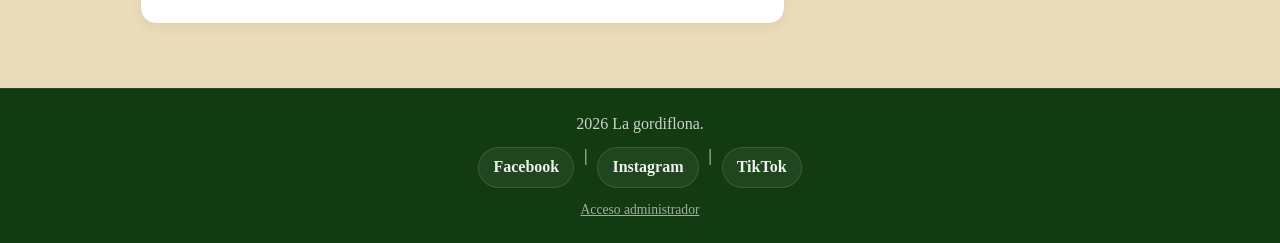
==== commit 508c3d69: "Merge remote-tracking branch 'origin/Proyecto-parte-2-Yerik'" ====
--- a/index.html
+++ b/index.html
@@ -1,19 +1,14 @@
 <!DOCTYPE html>
-<html lang="en">
+<html lang="es">
 <head>
     <meta charset="UTF-8">
     <meta name="viewport" content="width=device-width, initial-scale=1.0">
-    <title>Huevaleria y yerimua </title>
+    <title>La Gordiflona | Gorditas, tortillones y burritos</title>
     <link rel="stylesheet" href="normalice.css"> <!--link para normalizar la pagina, para que se vea igual en todos los navegadores -->
-    <meta name="viewport" content="width=device-width, initial-scale=1.0">
 
     <!--estos son tipos de letras que use para el h1 y h2-->
-    <!-- OKOKOKOKOKOKOk -->
     <link rel="preconnect" href="https://fonts.googleapis.com"> 
     <link rel="preconnect" href="https://fonts.gstatic.com" crossorigin>
-    <link href="https://fonts.googleapis.com/css2?family=Cinzel:wght@400..900&family=Cormorant+Garamond:ital,wght@0,300..700;1,300..700&display=swap" rel="stylesheet">
-    <link rel="preconnect" href="https://fonts.googleapis.com">
-    <link rel="preconnect" href="https://fonts.gstatic.com" crossorigin>
     <link href="https://fonts.googleapis.com/css2?family=Cinzel:wght@400..900&family=Cormorant+Garamond:ital,wght@0,300..700;1,300..700&family=Truculenta:opsz,wght@12..72,100..900&display=swap" rel="stylesheet">
 
 <link rel="stylesheet" href="estilo.css"> 
@@ -22,10 +17,6 @@
 
 
 <body>
-    <!-- Gorditas -->
-    <input type="radio" class="estado" name="cant_gordita" id="g-0"...>
-
-    <!--dc-->
     <header class="header-hero" id="inicio">
     <div class="contenido-hero contenedor">
         <h1>EL VERDADERO ANTOJO,<br> TIENE FORMA DE GORDITA</h1>
@@ -73,14 +64,10 @@
     <button class="tab-btn">Burritos</button>
   </div>
 
-
-
-
-
   <!-- Grid de tarjetas -->
   <div class="grid-tarjetas">
 
-    <!-- Tarjeta 1: Gorditas -->
+    <!-- Tarjeta: Gordita Tradicional de Harina o Maíz -->
     <article class="tarjeta-platillo">
       <div class="imagen-contenedor">
         <img src="imagenes/gordita-menu.jpeg" alt="Gorditas de harina o maíz">
@@ -100,24 +87,23 @@
             <li>Picadillo</li>
             <li>Papas rojas</li>
             <li>Papas verdes</li>
-            <li>Discada  </li>
-            <li>Mole </li>
-            <li>Huevo con salsa verde </li>
-            <li>Huevo con salsa roja </li>
-            <li>Deshebrada </li>
-            <li>Bistec </li>    
+            <li>Discada</li>
+            <li>Mole</li>
+            <li>Huevo con salsa verde</li>
+            <li>Huevo con salsa roja</li>
+            <li>Deshebrada</li>
+            <li>Bistec</li>
           </ul>
         </details>
 
         <div class="pie-tarjeta">
           <span class="detalle-guisado">Elige el guiso de tu agrado</span>
-          <!-- el botón ahora es un enlace que te lleva al formulario de pedido -->
           <a href="#pedido" class="btn-pedir">Pedir &gt;</a>
         </div>
       </div>
     </article>
 
-    <!-- Tarjeta 2: Tortillones -->
+    <!-- Tarjeta: Tortillones -->
     <article class="tarjeta-platillo">
       <div class="imagen-contenedor">
         <img src="imagenes/tortillon-menu.jpeg" alt="Tortillones">
@@ -136,13 +122,13 @@
             <li>Asado rojo</li>
             <li>Picadillo</li>
             <li>Papas rojas</li>
+            <li>Papas verdes</li>
             <li>Discada</li>
-            <li>Papas verdes</li>
-            <li>Mole </li>
-            <li>Huevo con salsa verde </li>
-            <li>Huevo con salsa roja </li>
-            <li>Deshebrada </li>
-            <li>Bistec </li>    
+            <li>Mole</li>
+            <li>Huevo con salsa verde</li>
+            <li>Huevo con salsa roja</li>
+            <li>Deshebrada</li>
+            <li>Bistec</li>
           </ul>
         </details>
 
@@ -153,7 +139,7 @@
       </div>
     </article>
 
-    <!-- Tarjeta 3: Burritos -->
+    <!-- Tarjeta: Burritos -->
     <article class="tarjeta-platillo">
       <div class="imagen-contenedor">
         <img src="imagenes/burrito-menu.jpeg" alt="Burritos">
@@ -172,14 +158,13 @@
             <li>Asado rojo</li>
             <li>Picadillo</li>
             <li>Papas rojas</li>
+            <li>Papas verdes</li>
             <li>Discada</li>
-            <li>Papas verdes</li>
-            <li>Discada  </li>
-            <li>Mole </li>
-            <li>Huevo con salsa verde </li>
-            <li>Huevo con salsa roja </li>
-            <li>Deshebrada </li>
-            <li>Bistec </li>                  
+            <li>Mole</li>
+            <li>Huevo con salsa verde</li>
+            <li>Huevo con salsa roja</li>
+            <li>Deshebrada</li>
+            <li>Bistec</li>
           </ul>
         </details>
 
@@ -215,7 +200,6 @@
         <div class="nosotros-grid contenedor">
 
             <div class="nosotros-foto">
-                
                 <img src="imagenes/nosotros.png" alt="Preparando gorditas en el comal">
             </div>
 
@@ -228,8 +212,6 @@
                 <p>
                    Amasamos a diario, guisamos con calma y te servimos con una sonrisa. Queremos que cada mordida te recuerde que lo bueno se hace con paciencia y cariño.
                 </p>
-
-               
             </div>
 
         </div>
@@ -256,14 +238,11 @@
           PEDIDO Y FORMAS DE PAGO
          ===================================================== -->
     <section id="pedido" class="seccion-pedido">
-      
-        <div class="pedido-confirmacion contenedor" id="pedido-enviado">
-            <p> ¡Gracias! Recibimos tu pedido. Te avisamos cuando esté listo.</p>
-        </div>
 
         <div class="pedido-grid contenedor">
 
-            <form class="pedido-form" id="form-pedido" action="#pedido-enviado" method="get">
+            <!-- El formulario se envía a php/orden.php, que lo guarda en la base de datos -->
+            <form class="pedido-form" id="form-pedido" action="php/orden.php" method="post">
                 <h2>Haz tu pedido</h2>
 
                 <label for="nombre">Nombre</label>
@@ -274,15 +253,15 @@
 
                 <span class="etiqueta-campo">¿Qué se te antoja?</span>
                 <div class="productos-pedido">
-                    <div class="producto-fila fila-g">
+                    <div class="producto-fila fila-g" data-nombre="Gorditas" data-precio="20">
                         <div class="producto-info">
                             <strong>Gorditas</strong>
                             <span class="producto-precio">$20 c/u</span>
                         </div>
                         <div class="contador">
-                            <!--Aqui van labels y botones para el carrito-->
                             <button type="button" class="btn-restar" aria-label="Restar una gordita">-</button>
-                            <span class="numero num-g">0</span>
+                            <span class="numero">0</span>
+                            <input type="hidden" name="cantidad_gordita" value="0">
                             <button type="button" class="btn-sumar" aria-label="Sumar una gordita">+</button>
                         </div>
                         <div class="guiso-fila guiso-g">
@@ -293,9 +272,9 @@
                                 <option>Frijoles refritos</option>
                                 <option>Asado rojo</option>
                                 <option>Picadillo</option>
-                                <option>Papas rojas verdes</option>
+                                <option>Papas rojas</option>
                                 <option>Papas verdes</option>
-                                <option>Discada </option>
+                                <option>Discada</option>
                                 <option>Mole</option>
                                 <option>Huevo con salsa verde</option>
                                 <option>Huevo con salsa roja</option>
@@ -304,60 +283,28 @@
                             </select>
                         </div>
                     </div>
-                    <div class="producto-fila fila-t">
+                    <div class="producto-fila fila-t" data-nombre="Tortillones" data-precio="60">
                         <div class="producto-info">
                             <strong>Tortillones</strong>
                             <span class="producto-precio">$60 c/u</span>
                         </div>
                         <div class="contador">
-                            <!--Aqui van labels y botones para el carrito-->
-                            <button type="button" class="btn-restar" aria-label="Restar una gordita">-</button>
-                            <span class="numero num-g">0</span>
-                            <button type="button" class="btn-sumar" aria-label="Sumar una gordita">+</button>
-                           
+                            <button type="button" class="btn-restar" aria-label="Restar un tortillón">-</button>
+                            <span class="numero">0</span>
+                            <input type="hidden" name="cantidad_tortillon" value="0">
+                            <button type="button" class="btn-sumar" aria-label="Sumar un tortillón">+</button>
                         </div>
                         <div class="guiso-fila guiso-t">
                             <label for="guiso-tortillon">¿De qué guiso?</label>
                             <select class="select-guiso" id="guiso-tortillon" name="guiso_tortillon">
-                              <option>Chicharrón prensado</option>
+                                <option>Chicharrón prensado</option>
                                 <option>Chicharrón peya</option>
                                 <option>Frijoles refritos</option>
                                 <option>Asado rojo</option>
                                 <option>Picadillo</option>
-                                <option>Papas rojas verdes</option>
+                                <option>Papas rojas</option>
                                 <option>Papas verdes</option>
-                                <option>Discada </option>
-                                <option>Mole</option>
-                                <option>Huevo con salsa verde</option>
-                                <option>Huevo con salsa roja</option>
-                                <option>Deshebrada</option>
-                                <option>Bistec</option>
-                                
-                            </select>
-                        </div>
-                    </div>
-                    <div class="producto-fila fila-b">
-                        <div class="producto-info">
-                            <strong>Burritos</strong>
-                            <span class="producto-precio">$22 c/u</span>
-                        </div>
-                        <div class="contador">
-                            <!--Aqui van labels y botones para el carrito-->
-                            <button type="button" class="btn-restar" aria-label="Restar una gordita">-</button>
-                            <span class="numero num-g">0</span>
-                            <button type="button" class="btn-sumar" aria-label="Sumar una gordita">+</button>
-                        </div>
-                        <div class="guiso-fila guiso-b">
-                            <label for="guiso-burrito">¿De qué guiso?</label>
-                            <select class="select-guiso" id="guiso-burrito" name="guiso_burrito">
-                                 <option>Chicharrón prensado</option>
-                                <option>Chicharrón peya</option>
-                                <option>Frijoles refritos</option>
-                                <option>Asado rojo</option>
-                                <option>Picadillo</option>
-                                <option>Papas rojas verdes</option>
-                                <option>Papas verdes</option>
-                                <option>Discada </option>
+                                <option>Discada</option>
                                 <option>Mole</option>
                                 <option>Huevo con salsa verde</option>
                                 <option>Huevo con salsa roja</option>
@@ -366,6 +313,36 @@
                             </select>
                         </div>
                     </div>
+                    <div class="producto-fila fila-b" data-nombre="Burritos" data-precio="22">
+                        <div class="producto-info">
+                            <strong>Burritos</strong>
+                            <span class="producto-precio">$22 c/u</span>
+                        </div>
+                        <div class="contador">
+                            <button type="button" class="btn-restar" aria-label="Restar un burrito">-</button>
+                            <span class="numero">0</span>
+                            <input type="hidden" name="cantidad_burrito" value="0">
+                            <button type="button" class="btn-sumar" aria-label="Sumar un burrito">+</button>
+                        </div>
+                        <div class="guiso-fila guiso-b">
+                            <label for="guiso-burrito">¿De qué guiso?</label>
+                            <select class="select-guiso" id="guiso-burrito" name="guiso_burrito">
+                                <option>Chicharrón prensado</option>
+                                <option>Chicharrón peya</option>
+                                <option>Frijoles refritos</option>
+                                <option>Asado rojo</option>
+                                <option>Picadillo</option>
+                                <option>Papas rojas</option>
+                                <option>Papas verdes</option>
+                                <option>Discada</option>
+                                <option>Mole</option>
+                                <option>Huevo con salsa verde</option>
+                                <option>Huevo con salsa roja</option>
+                                <option>Deshebrada</option>
+                                <option>Bistec</option>
+                            </select>
+                        </div>
+                    </div>
                 </div>
 
 
@@ -378,7 +355,7 @@
                 <label for="comentarios">Comentarios</label>
                 <textarea id="comentarios" name="comentarios" rows="3" placeholder="Sin picante, con todo, etc."></textarea>
 
-                <button type="submit" class="btn-enviar">Enviar pedido</button>
+                <button type="submit" class="btn-enviar">Enviar pedido y pagar</button>
             </form>
 
             <div class="pedido-lateral">
@@ -386,23 +363,10 @@
                 <aside class="carrito">
                     <h3>Tu carrito 🛒</h3>
                     <p class="carrito-vacio">Aún no agregas nada. Usa el botón + en tu pedido.</p>
-                    <ul class="carrito-lista">
-                        <li class="linea">
-                            <span>0 × Gorditas</span>
-                            <strong>$0</strong>
-                        </li>
-                        <li class="linea">
-                            <span>0 × Gorditas</span>
-                            <strong>$0</strong>
-                        </li>
-                        <li class="linea">
-                            <span>0 × Gorditas</span>
-                            <strong>$0</strong>
-                        </li>
-                    </ul>
+                    <ul class="carrito-lista"></ul>
                     <div class="carrito-total">
                         <span>Total</span>
-                        <strong class="total-num"></strong>
+                        <strong class="total-num">$0</strong>
                     </div>
                 </aside>
 
@@ -410,7 +374,7 @@
                 <h3>Formas de pago</h3>
                 <p>Aceptamos efectivo, transferencia y tarjeta.</p>
                 <img src="imagenes/paypal.png" alt="Métodos de pago: PayPal y tarjetas">
-                <p class="pago-nota">Pago en línea próximamente.</p>
+                <p class="pago-nota">Al enviar tu pedido pasarás a la página de pago.</p>
                 </aside>
             </div>
 
@@ -425,6 +389,68 @@
           <a href="https://instagram.com/rubiihdezz?mdxt=YXk1cDRqcTRneHd3&amp;utm_source=qr" target="_blank" rel="noopener noreferrer">Instagram</a> |
           <a href="https://www.tiktok.com/@valcthd" target="_blank" rel="noopener noreferrer">TikTok</a>
         </div>
+        <p style="margin:14px 0 0;font-size:.85rem;"><a href="php/admin/login.php" style="color:rgba(255,255,255,.6);">Acceso administrador</a></p>
     </footer>
+
+    <script>
+    // Carrito: contadores, resumen lateral, total y campos ocultos del formulario
+    (function () {
+        var form = document.getElementById('form-pedido');
+        var filas = form.querySelectorAll('.producto-fila');
+        var lista = document.querySelector('.carrito-lista');
+        var vacio = document.querySelector('.carrito-vacio');
+        var totalEl = document.querySelector('.total-num');
+        var navNum = document.querySelector('.carrito-nav__num');
+
+        function actualizar() {
+            var total = 0, piezas = 0;
+            lista.innerHTML = '';
+            filas.forEach(function (fila) {
+                var cant = parseInt(fila.querySelector('input[type="hidden"]').value, 10) || 0;
+                var precio = parseInt(fila.dataset.precio, 10);
+                fila.querySelector('.numero').textContent = cant;
+                if (cant > 0) {
+                    var li = document.createElement('li');
+                    li.className = 'linea';
+                    var a = document.createElement('span');
+                    a.textContent = cant + ' × ' + fila.dataset.nombre;
+                    var b = document.createElement('strong');
+                    b.textContent = '$' + (cant * precio);
+                    li.appendChild(a); li.appendChild(b);
+                    lista.appendChild(li);
+                }
+                total += cant * precio;
+                piezas += cant;
+            });
+            vacio.style.display = piezas === 0 ? 'block' : 'none';
+            totalEl.textContent = '$' + total;
+            navNum.textContent = piezas > 0 ? piezas : '';
+        }
+
+        filas.forEach(function (fila) {
+            var campo = fila.querySelector('input[type="hidden"]');
+            fila.querySelector('.btn-sumar').addEventListener('click', function () {
+                campo.value = Math.min((parseInt(campo.value, 10) || 0) + 1, 50);
+                actualizar();
+            });
+            fila.querySelector('.btn-restar').addEventListener('click', function () {
+                campo.value = Math.max((parseInt(campo.value, 10) || 0) - 1, 0);
+                actualizar();
+            });
+        });
+
+        // No enviar si el carrito está vacío
+        form.addEventListener('submit', function (e) {
+            var piezas = 0;
+            filas.forEach(function (f) { piezas += parseInt(f.querySelector('input[type="hidden"]').value, 10) || 0; });
+            if (piezas === 0) {
+                e.preventDefault();
+                alert('Agrega al menos una pieza a tu pedido con el botón +');
+            }
+        });
+
+        actualizar();
+    })();
+    </script>
 </body>
-</html>+</html>
--- a/estilo.css
+++ b/estilo.css
@@ -589,7 +589,9 @@
 }
 
 
-/*==================================================================== */
+/* 
+      Seccion de nosotros
+   */
 
 /* Scroll suave al darle clic al menú (INICIO, MENÚ, NOSOTROS, etc.) */
 html {
@@ -617,6 +619,7 @@
   border-radius: 16px;
   border: 1px solid #e2d3b2;
   box-shadow: 10px 10px 0 #0C5335;
+  background-color: #ebdcb9;
   background-color: #ebdcb9; 
 }
 
